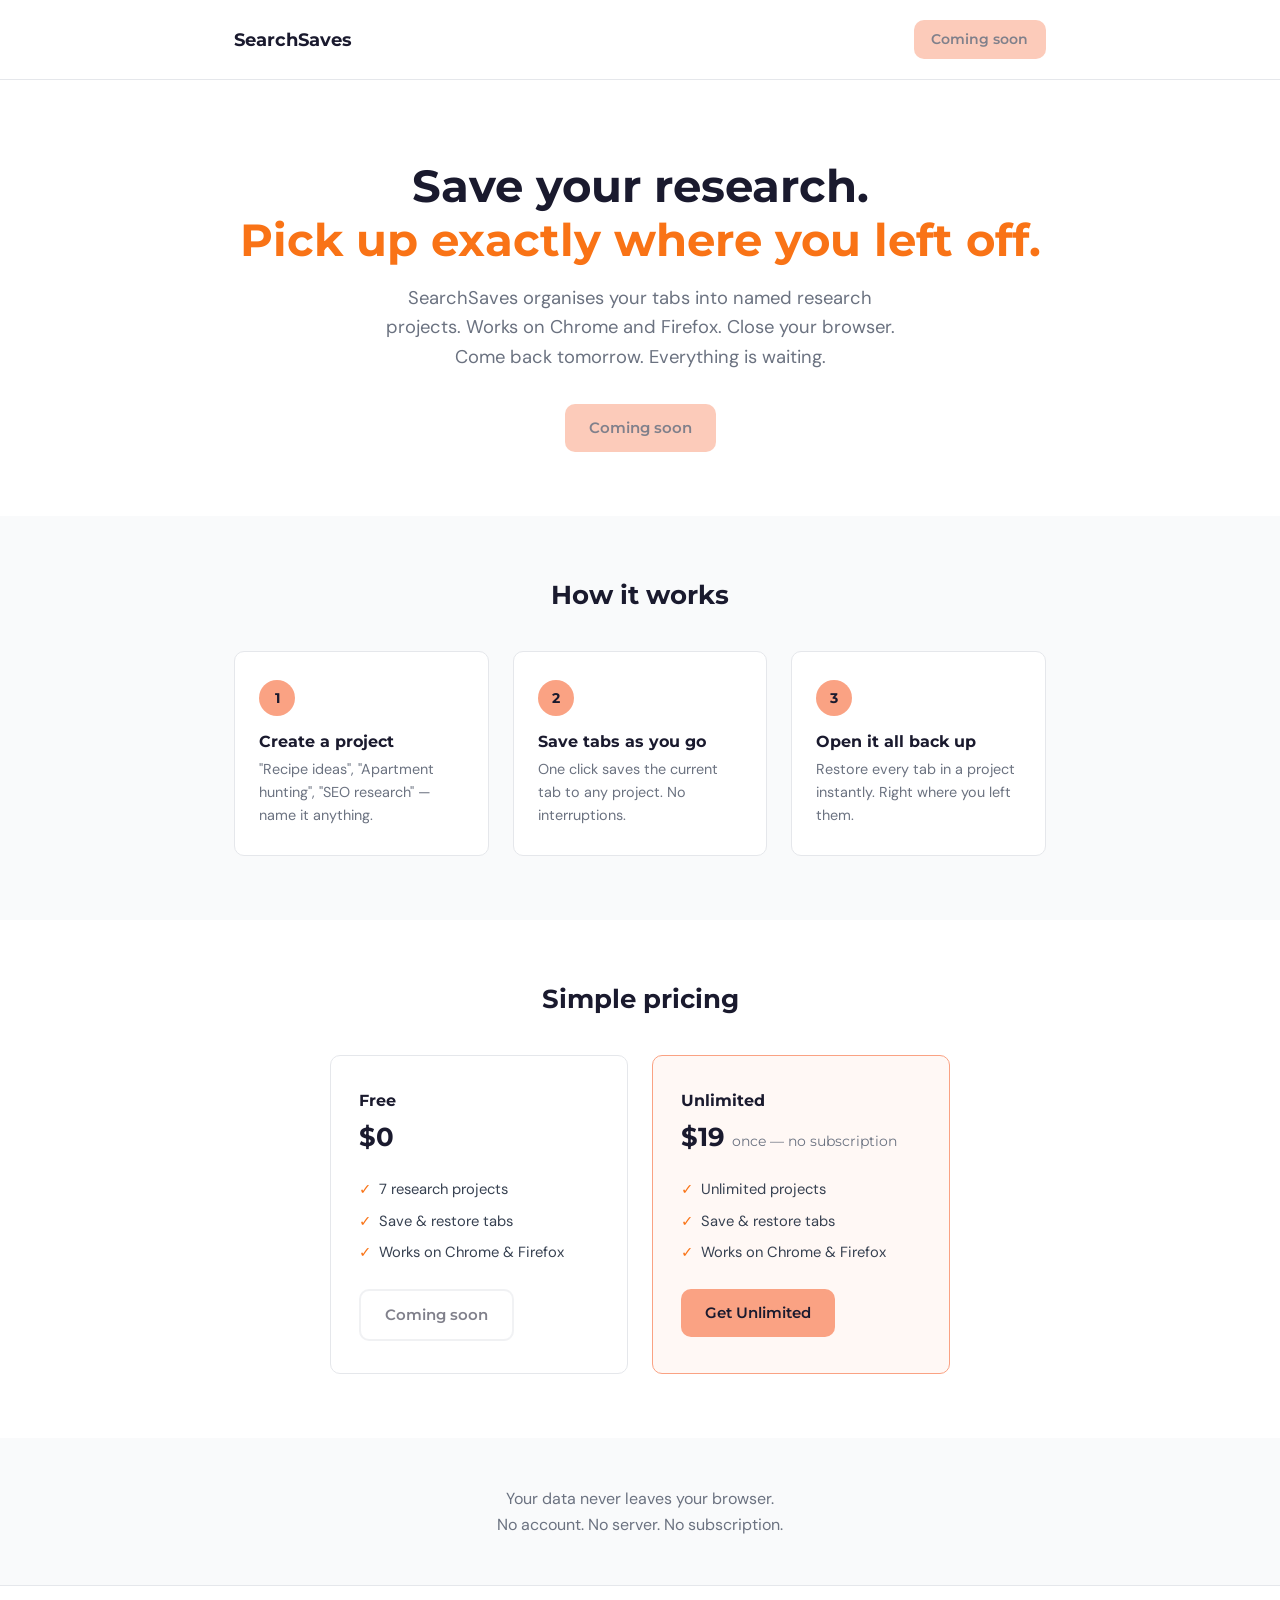
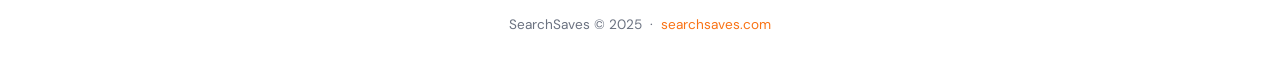
==== index.html @ 859f7dcf "Initial landing page" ====
<!DOCTYPE html>
<html lang="en">
<head>
  <meta charset="UTF-8" />
  <meta name="viewport" content="width=device-width, initial-scale=1.0" />
  <title>SearchSaves — Save your research. Pick up exactly where you left off.</title>
  <meta name="description" content="SearchSaves organises your tabs into named research projects. Works on Chrome and Firefox. Close your browser. Come back tomorrow. Everything is waiting." />
  <link rel="preconnect" href="https://fonts.googleapis.com">
  <link rel="preconnect" href="https://fonts.gstatic.com" crossorigin>
  <link href="https://fonts.googleapis.com/css2?family=Montserrat:wght@600;700&family=DM+Sans:opsz,wght@9..40,400;9..40,500;9..40,600&display=swap" rel="stylesheet">
  <link rel="stylesheet" href="style.css" />
</head>
<body>

  <!-- Nav -->
  <nav>
    <div class="container">
      <a href="/" class="nav-logo">SearchSaves</a>
      <span class="btn btn-primary btn-soon">Coming soon</span>
    </div>
  </nav>

  <!-- Hero -->
  <section class="hero">
    <div class="container">
      <h1>Save your research.<br><span>Pick up exactly where you left off.</span></h1>
      <p>SearchSaves organises your tabs into named research projects. Works on Chrome and Firefox. Close your browser. Come back tomorrow. Everything is waiting.</p>
      <span class="btn btn-primary btn-soon">Coming soon</span>
    </div>
  </section>

  <!-- How it works -->
  <section class="steps">
    <div class="container">
      <h2>How it works</h2>
      <div class="steps-grid">
        <div class="step-card">
          <div class="step-number">1</div>
          <h3>Create a project</h3>
          <p>"Recipe ideas", "Apartment hunting", "SEO research" — name it anything.</p>
        </div>
        <div class="step-card">
          <div class="step-number">2</div>
          <h3>Save tabs as you go</h3>
          <p>One click saves the current tab to any project. No interruptions.</p>
        </div>
        <div class="step-card">
          <div class="step-number">3</div>
          <h3>Open it all back up</h3>
          <p>Restore every tab in a project instantly. Right where you left them.</p>
        </div>
      </div>
    </div>
  </section>

  <!-- Pricing -->
  <section class="pricing">
    <div class="container">
      <h2>Simple pricing</h2>
      <div class="pricing-grid">
        <div class="plan-card">
          <div class="plan-name">Free</div>
          <div class="plan-price">$0</div>
          <ul>
            <li>7 research projects</li>
            <li>Save &amp; restore tabs</li>
            <li>Works on Chrome &amp; Firefox</li>
          </ul>
          <span class="btn btn-outline btn-soon">Coming soon</span>
        </div>
        <div class="plan-card featured">
          <div class="plan-name">Unlimited</div>
          <div class="plan-price">$19 <small>once — no subscription</small></div>
          <ul>
            <li>Unlimited projects</li>
            <li>Save &amp; restore tabs</li>
            <li>Works on Chrome &amp; Firefox</li>
          </ul>
          <a href="https://ashforgelab.lemonsqueezy.com/checkout/buy/a3f5ce95-eafd-454d-9b6d-d2c97ef97f78" class="btn btn-primary" target="_blank">Get Unlimited</a>
        </div>
      </div>
    </div>
  </section>

  <!-- Privacy -->
  <section class="privacy">
    <div class="container">
      <p>Your data never leaves your browser.<br>No account. No server. No subscription.</p>
    </div>
  </section>

  <!-- Footer -->
  <footer>
    <div class="container">
      <p>SearchSaves &copy; 2025 &nbsp;·&nbsp; <a href="https://searchsaves.com">searchsaves.com</a></p>
    </div>
  </footer>

</body>
</html>
---- style.css ----
/* ── SearchSaves shared styles ── */

*, *::before, *::after { box-sizing: border-box; margin: 0; padding: 0; }

:root {
  --coral:   #faa283;
  --orange:  #f97316;
  --dark:    #1a1a2e;
  --mid:     #374151;
  --muted:   #6b7280;
  --light:   #f9fafb;
  --white:   #ffffff;
  --border:  #e5e7eb;
  --radius:  10px;
  --font-body: 'DM Sans', system-ui, sans-serif;
  --font-head: 'Montserrat', system-ui, sans-serif;
}

html { scroll-behavior: smooth; }

body {
  font-family: var(--font-body);
  font-size: 1rem;
  color: var(--mid);
  background: var(--white);
  line-height: 1.6;
}

/* ── Typography ── */
h1, h2, h3 {
  font-family: var(--font-head);
  color: var(--dark);
  line-height: 1.2;
}

a { color: var(--orange); text-decoration: none; }
a:hover { text-decoration: underline; }

/* ── Layout ── */
.container {
  max-width: 860px;
  margin: 0 auto;
  padding: 0 1.5rem;
}

/* ── Nav ── */
nav {
  padding: 1.25rem 0;
  border-bottom: 1px solid var(--border);
}
nav .container {
  display: flex;
  align-items: center;
  justify-content: space-between;
  gap: 1rem;
}
nav .btn {
  white-space: nowrap;
  padding: 0.55rem 1.1rem;
  font-size: 0.85rem;
}
.nav-logo {
  font-family: var(--font-head);
  font-size: 1.15rem;
  font-weight: 700;
  color: var(--dark);
  text-decoration: none;
  display: flex;
  align-items: center;
  gap: 0.5rem;
}
.nav-logo img { width: 24px; height: 24px; }

/* ── Buttons ── */
.btn {
  display: inline-block;
  padding: 0.75rem 1.5rem;
  border-radius: var(--radius);
  font-family: var(--font-head);
  font-size: 0.95rem;
  font-weight: 600;
  cursor: pointer;
  border: none;
  transition: opacity 0.15s, transform 0.1s;
}
.btn:hover { opacity: 0.88; transform: translateY(-1px); text-decoration: none; }
.btn-soon { opacity: 0.55; cursor: default; }
.btn-soon:hover { opacity: 0.55; transform: none; }
.btn-primary { background: var(--coral); color: var(--dark); }
.btn-outline { background: transparent; color: var(--dark); border: 2px solid var(--border); }

/* ── Hero ── */
.hero {
  padding: 5rem 0 4rem;
  text-align: center;
}
.hero h1 {
  font-size: clamp(1.9rem, 5vw, 2.8rem);
  margin-bottom: 1rem;
}
.hero h1 span { color: var(--orange); }
.hero p {
  font-size: 1.15rem;
  color: var(--muted);
  max-width: 540px;
  margin: 0 auto 2rem;
}

/* ── How it works ── */
.steps {
  padding: 4rem 0;
  background: var(--light);
}
.steps h2 { text-align: center; margin-bottom: 2.5rem; font-size: 1.6rem; }
.steps-grid {
  display: grid;
  grid-template-columns: repeat(auto-fit, minmax(220px, 1fr));
  gap: 1.5rem;
}
.step-card {
  background: var(--white);
  border: 1px solid var(--border);
  border-radius: var(--radius);
  padding: 1.75rem 1.5rem;
}
.step-number {
  width: 36px; height: 36px;
  background: var(--coral);
  border-radius: 50%;
  display: flex; align-items: center; justify-content: center;
  font-family: var(--font-head);
  font-weight: 700;
  font-size: 0.9rem;
  color: var(--dark);
  margin-bottom: 1rem;
}
.step-card h3 { font-size: 1rem; margin-bottom: 0.4rem; }
.step-card p { font-size: 0.9rem; color: var(--muted); }

/* ── Pricing ── */
.pricing {
  padding: 4rem 0;
}
.pricing h2 { text-align: center; margin-bottom: 2.5rem; font-size: 1.6rem; }
.pricing-grid {
  display: grid;
  grid-template-columns: 1fr 1fr;
  gap: 1.5rem;
  max-width: 620px;
  margin: 0 auto;
}
.plan-card {
  border: 1px solid var(--border);
  border-radius: var(--radius);
  padding: 2rem 1.75rem;
}
.plan-card.featured {
  border-color: var(--coral);
  background: #fff8f5;
}
.plan-name {
  font-family: var(--font-head);
  font-weight: 700;
  font-size: 1rem;
  color: var(--dark);
  margin-bottom: 0.25rem;
}
.plan-price {
  font-size: 1.6rem;
  font-family: var(--font-head);
  font-weight: 700;
  color: var(--dark);
  margin-bottom: 0.2rem;
}
.plan-price small {
  font-size: 0.85rem;
  font-weight: 400;
  color: var(--muted);
}
.plan-card ul {
  list-style: none;
  margin: 1.25rem 0 1.5rem;
  display: flex;
  flex-direction: column;
  gap: 0.5rem;
}
.plan-card li { font-size: 0.92rem; display: flex; align-items: flex-start; gap: 0.5rem; }
.plan-card li::before { content: "✓"; color: var(--orange); font-weight: 700; flex-shrink: 0; }

/* ── Privacy ── */
.privacy {
  padding: 3rem 0;
  background: var(--light);
  text-align: center;
}
.privacy p {
  font-size: 1rem;
  color: var(--muted);
  max-width: 480px;
  margin: 0 auto;
}

/* ── Footer ── */
footer {
  padding: 1.75rem 0;
  border-top: 1px solid var(--border);
  text-align: center;
  font-size: 0.85rem;
  color: var(--muted);
}

/* ── Activate page ── */
.activate-wrap {
  min-height: calc(100vh - 80px);
  display: flex;
  align-items: center;
  justify-content: center;
  padding: 3rem 1.5rem;
}
.activate-card {
  background: var(--white);
  border: 1px solid var(--border);
  border-radius: var(--radius);
  padding: 2.5rem 2rem;
  max-width: 520px;
  width: 100%;
}
.activate-card h1 {
  font-size: 1.5rem;
  margin-bottom: 0.75rem;
}
.activate-card .subtitle {
  color: var(--muted);
  margin-bottom: 2rem;
}
.steps-list {
  list-style: none;
  counter-reset: steps;
  display: flex;
  flex-direction: column;
  gap: 0.85rem;
  margin-bottom: 2rem;
}
.steps-list li {
  counter-increment: steps;
  display: flex;
  gap: 0.85rem;
  align-items: flex-start;
  font-size: 0.95rem;
}
.steps-list li::before {
  content: counter(steps);
  width: 26px; height: 26px;
  border-radius: 50%;
  background: var(--coral);
  color: var(--dark);
  font-family: var(--font-head);
  font-weight: 700;
  font-size: 0.8rem;
  display: flex; align-items: center; justify-content: center;
  flex-shrink: 0;
  margin-top: 1px;
}
.activate-note {
  background: var(--light);
  border-radius: 8px;
  padding: 1rem 1.25rem;
  font-size: 0.88rem;
  color: var(--muted);
  margin-bottom: 1.5rem;
}
.activate-divider {
  border: none;
  border-top: 1px solid var(--border);
  margin: 1.75rem 0;
}
.no-key {
  font-size: 0.92rem;
  color: var(--muted);
}
.no-key a { font-weight: 600; }

/* ── Responsive ── */
@media (max-width: 540px) {
  .pricing-grid { grid-template-columns: 1fr; }
  .hero { padding: 3rem 0 2.5rem; }
  .activate-card { padding: 2rem 1.25rem; }
}
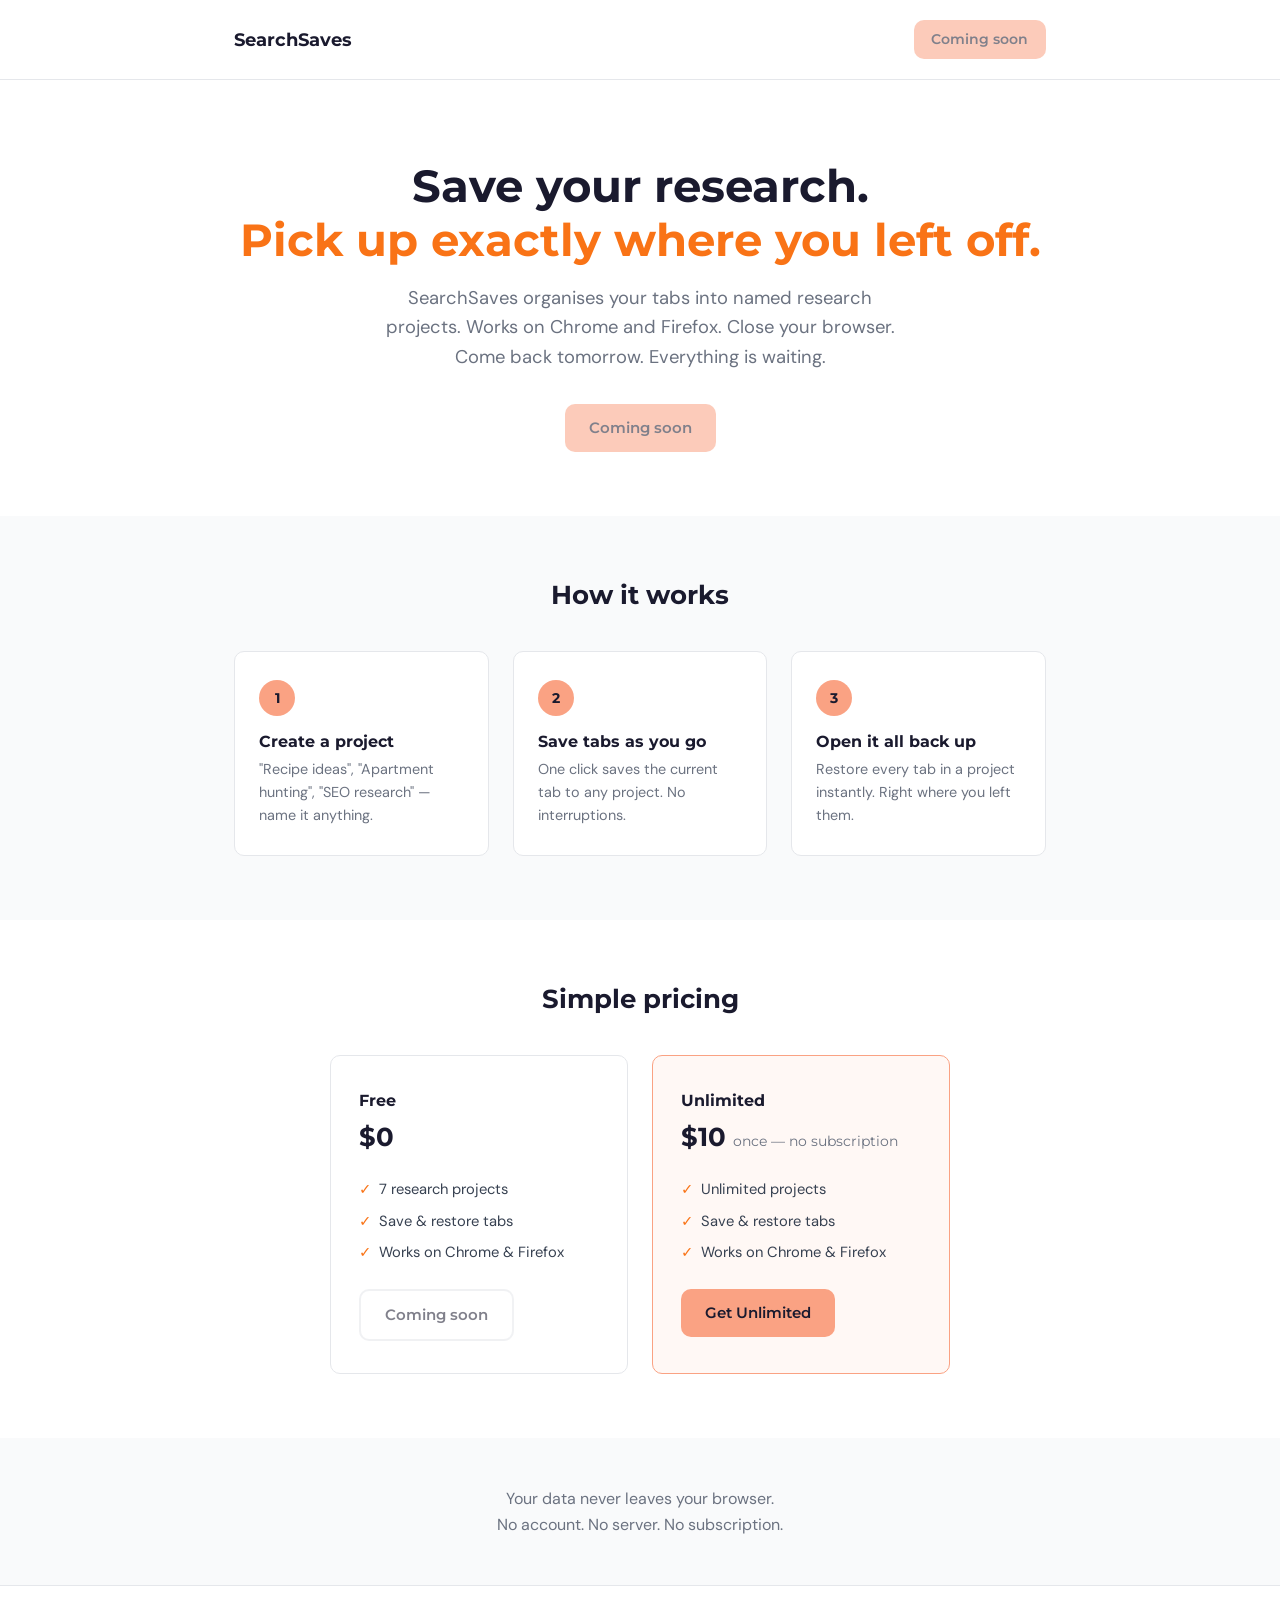
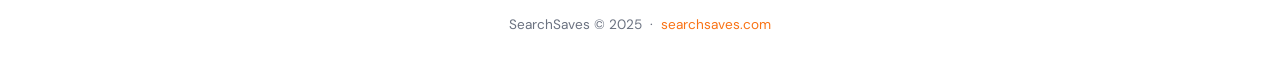
==== commit cd0b1de6: "Update price to $10" ====
--- a/index.html
+++ b/index.html
@@ -70,7 +70,7 @@
         </div>
         <div class="plan-card featured">
           <div class="plan-name">Unlimited</div>
-          <div class="plan-price">$19 <small>once — no subscription</small></div>
+          <div class="plan-price">$10 <small>once — no subscription</small></div>
           <ul>
             <li>Unlimited projects</li>
             <li>Save &amp; restore tabs</li>
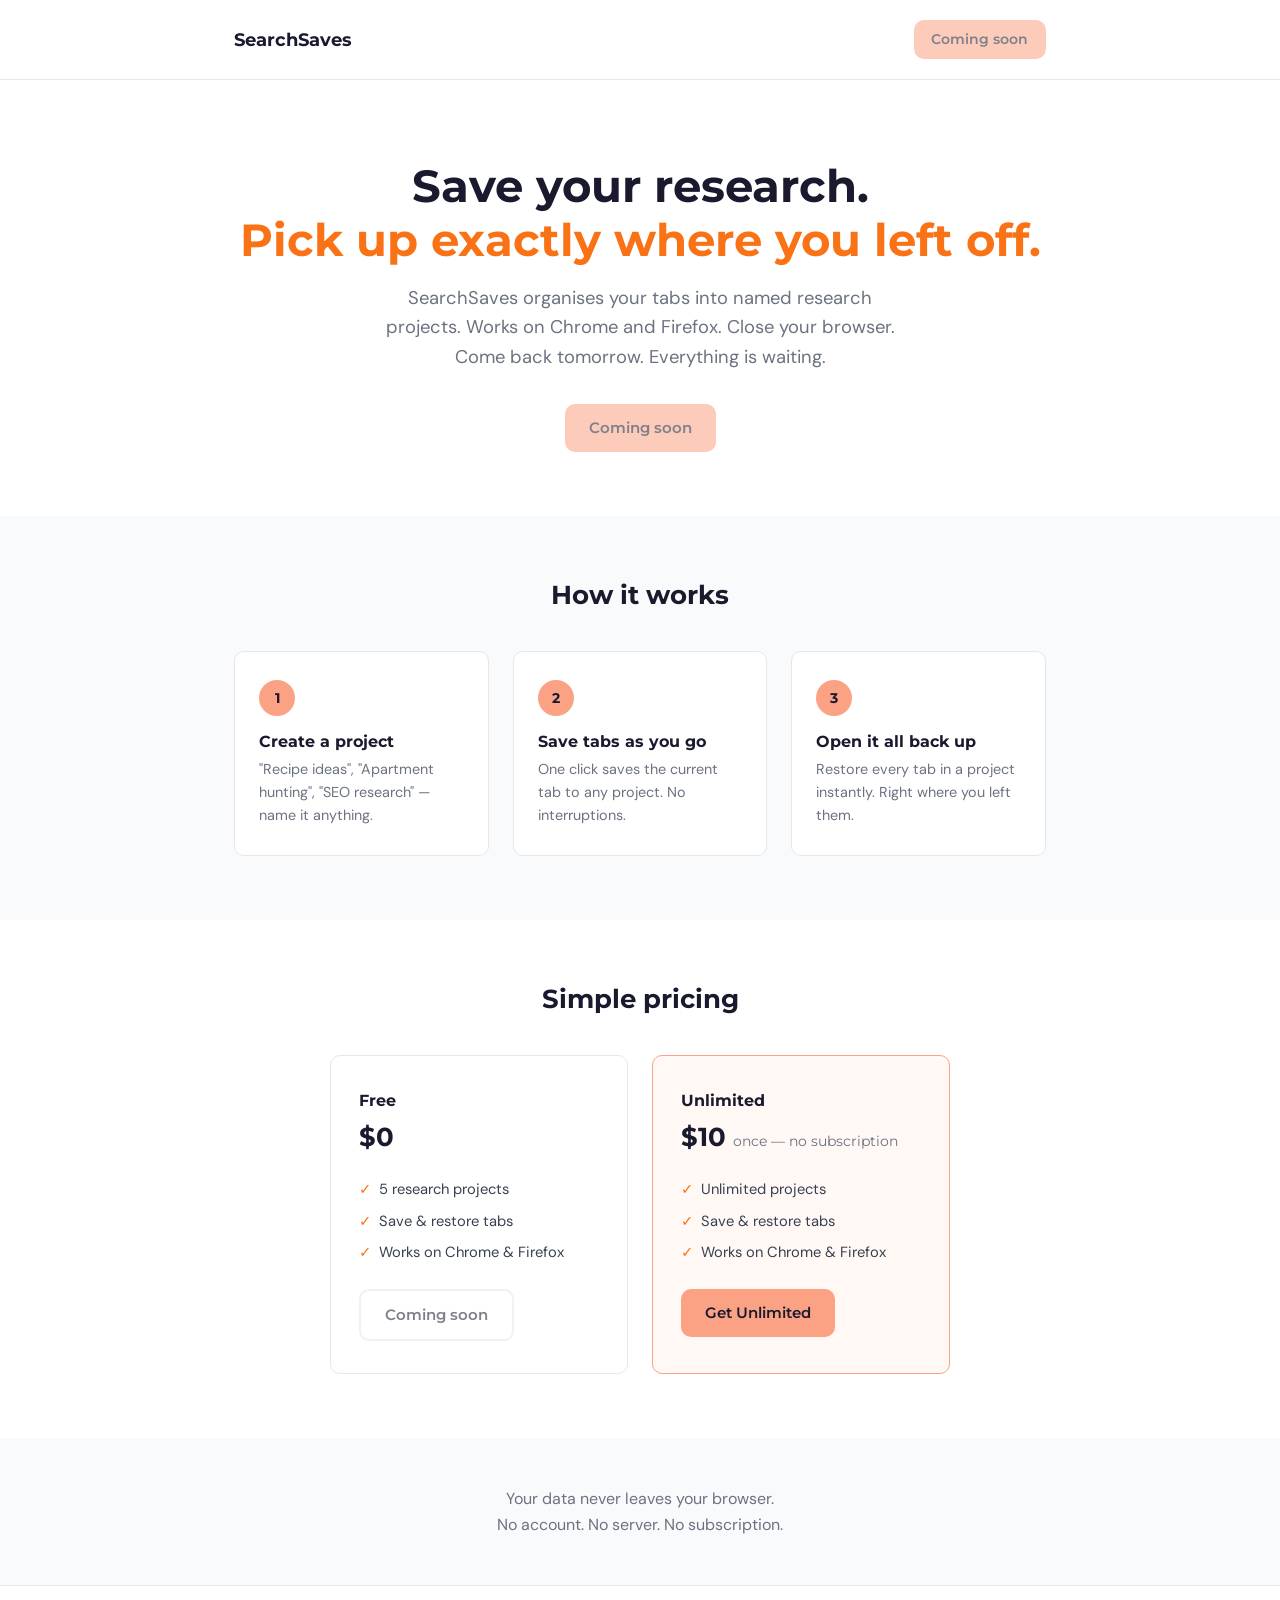
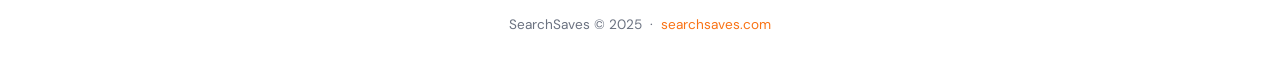
==== commit a3967fbf: "Update free plan to 5 projects" ====
--- a/index.html
+++ b/index.html
@@ -62,7 +62,7 @@
           <div class="plan-name">Free</div>
           <div class="plan-price">$0</div>
           <ul>
-            <li>7 research projects</li>
+            <li>5 research projects</li>
             <li>Save &amp; restore tabs</li>
             <li>Works on Chrome &amp; Firefox</li>
           </ul>
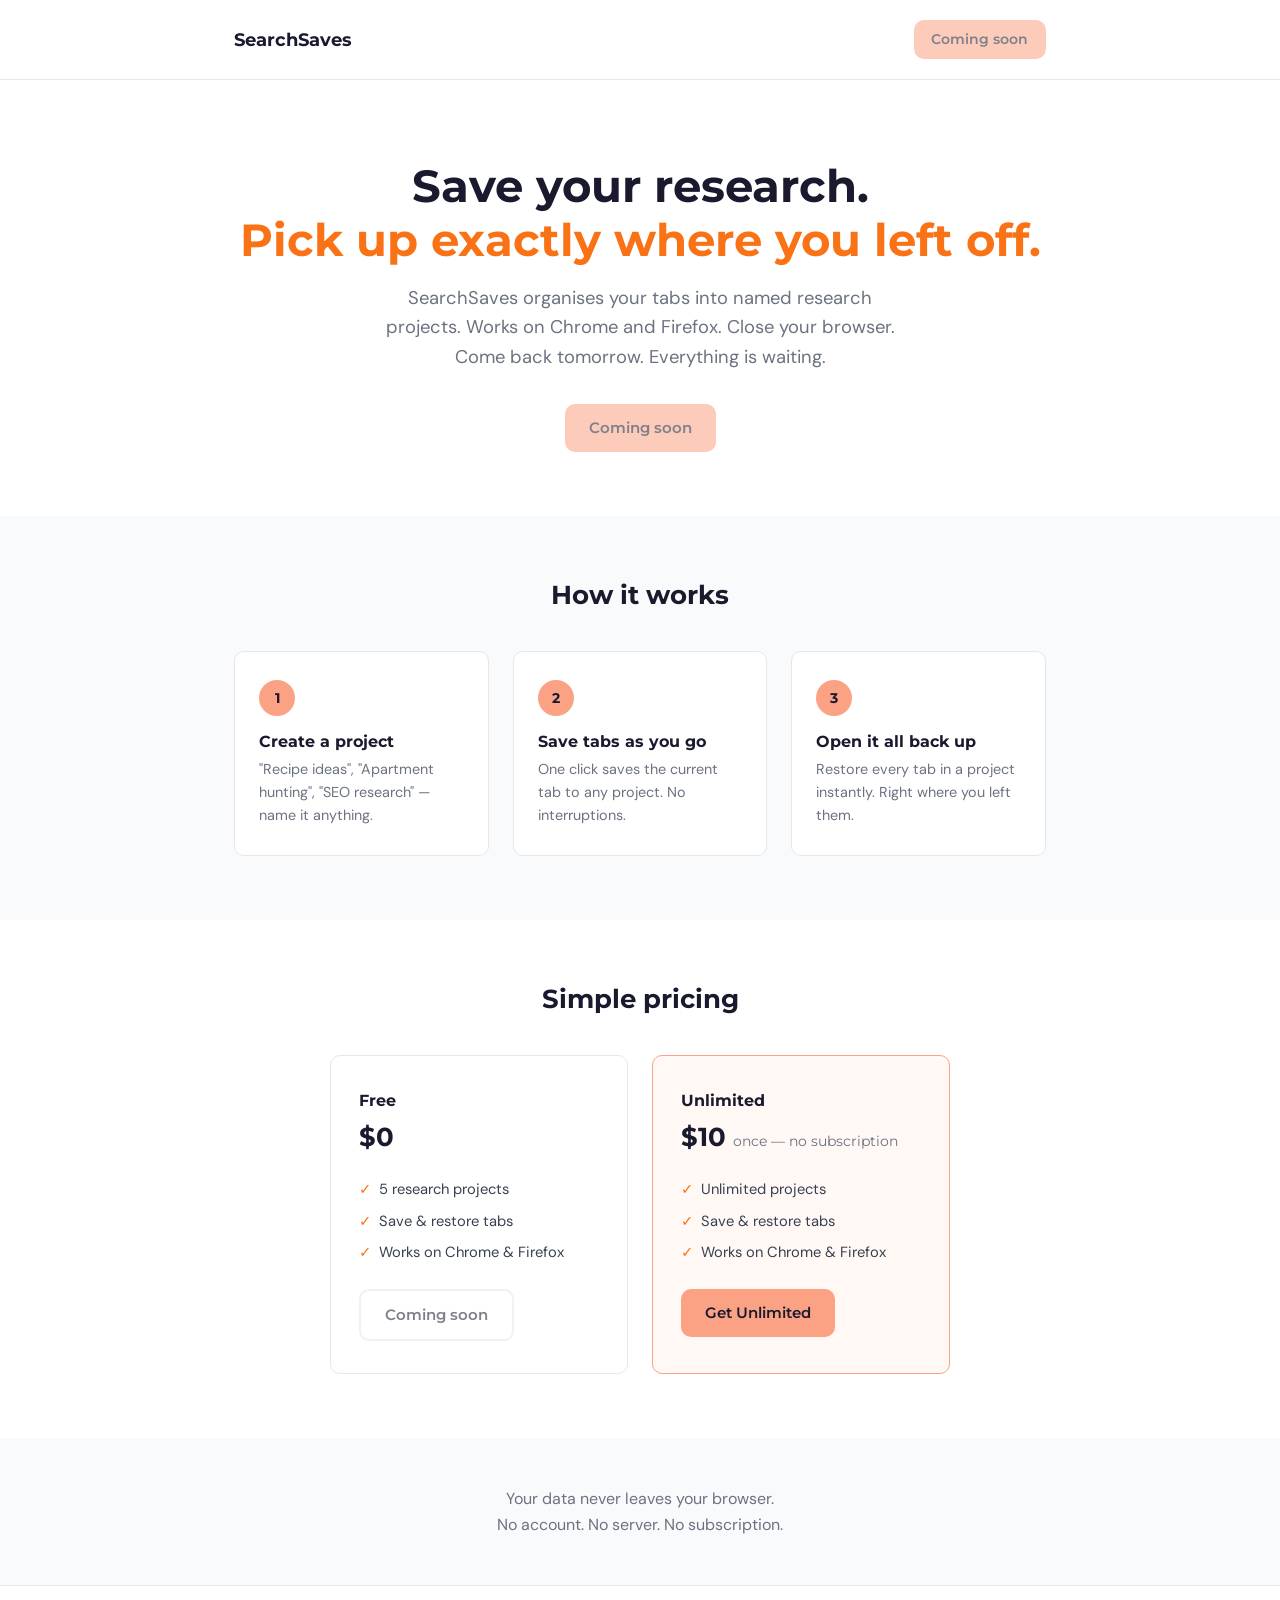
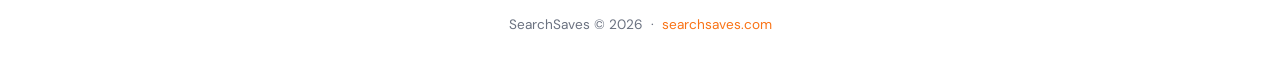
==== commit a00d37a4: "Update copyright to 2026" ====
--- a/index.html
+++ b/index.html
@@ -92,7 +92,7 @@
   <!-- Footer -->
   <footer>
     <div class="container">
-      <p>SearchSaves &copy; 2025 &nbsp;·&nbsp; <a href="https://searchsaves.com">searchsaves.com</a></p>
+      <p>SearchSaves &copy; 2026 &nbsp;·&nbsp; <a href="https://searchsaves.com">searchsaves.com</a></p>
     </div>
   </footer>
 
